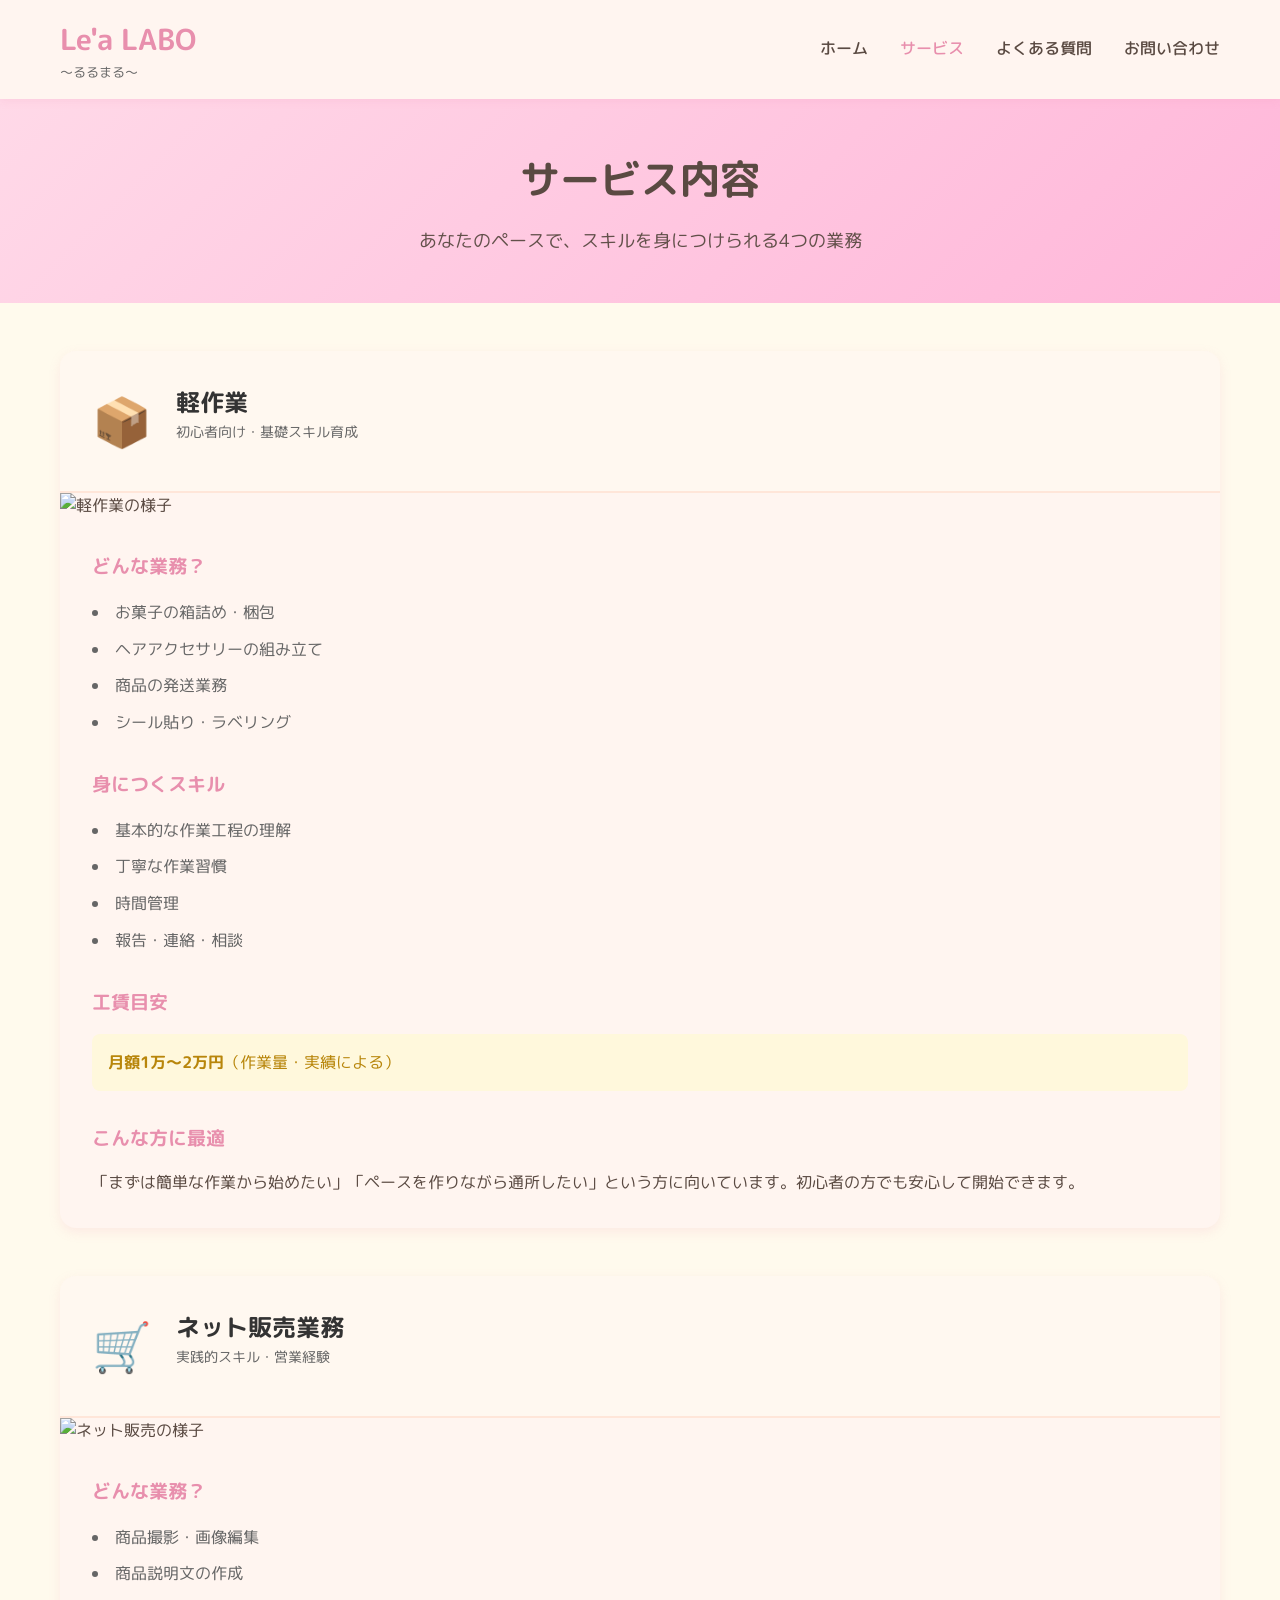
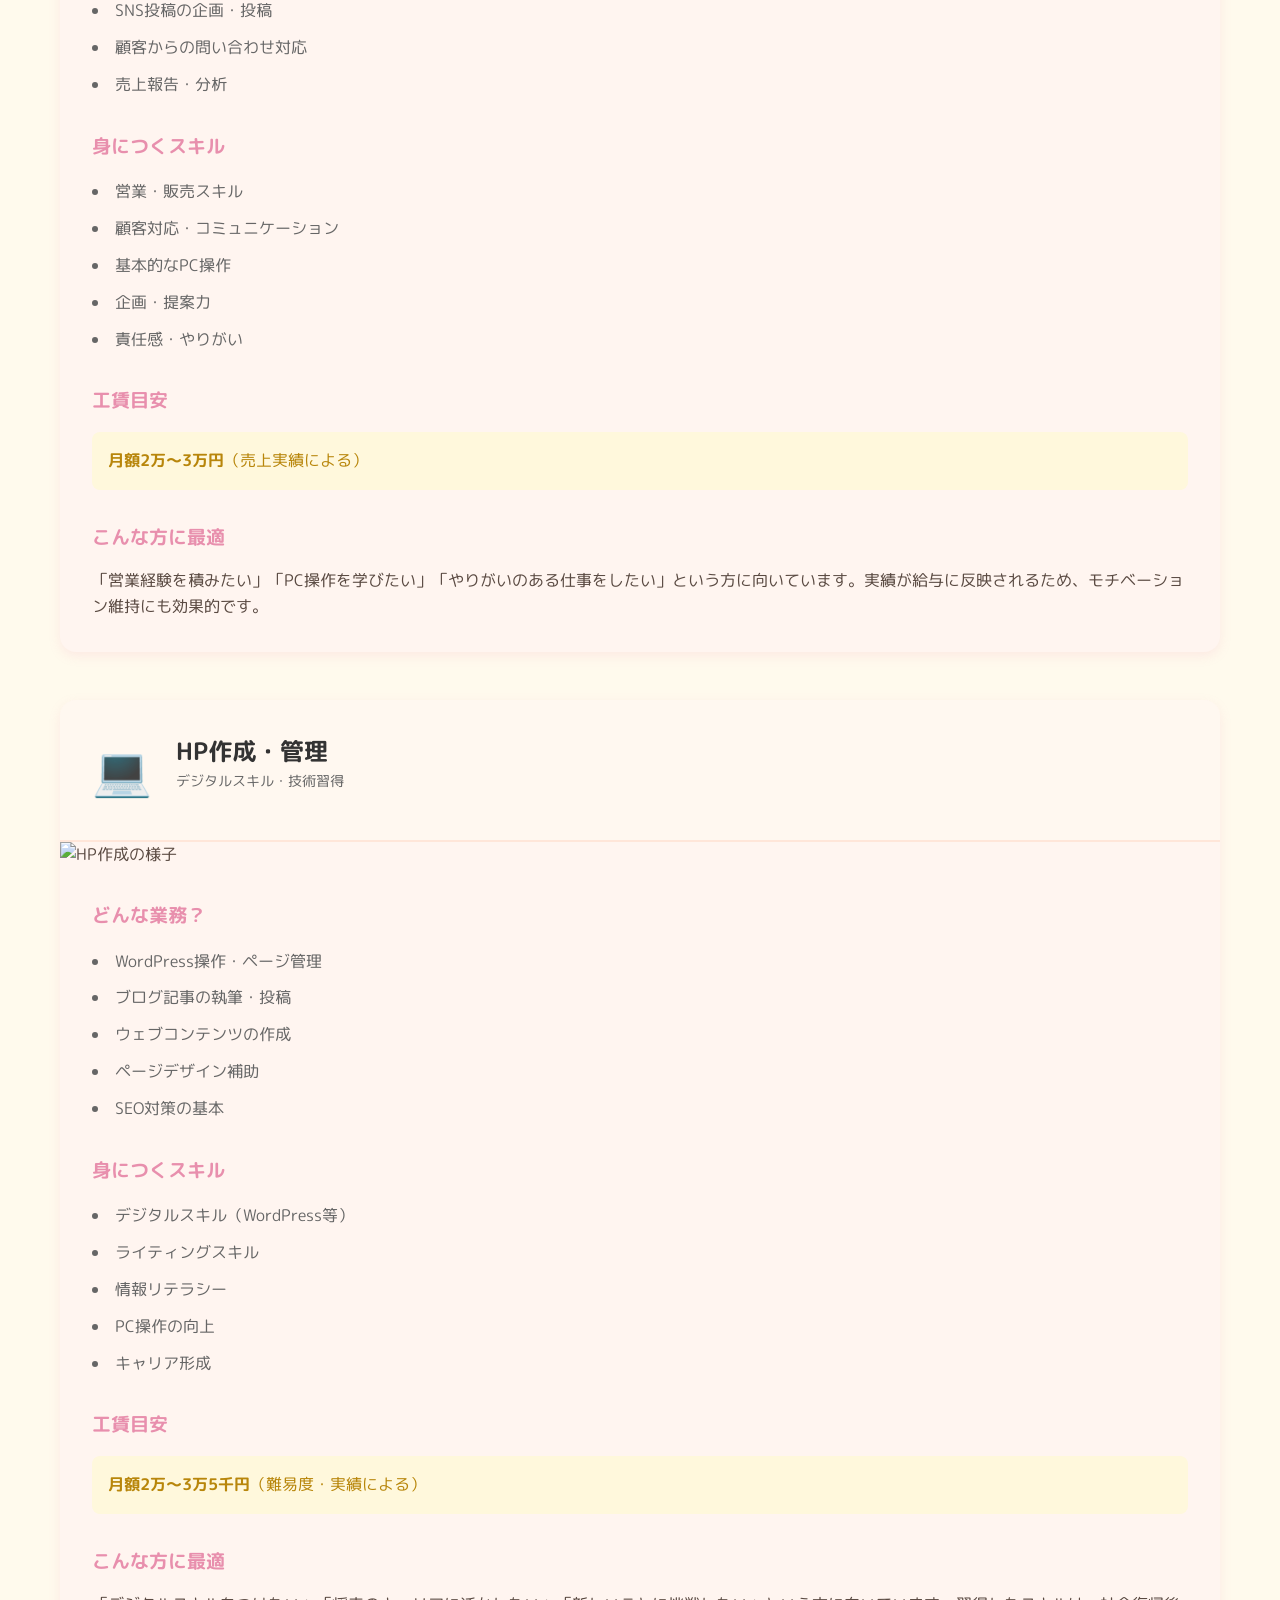
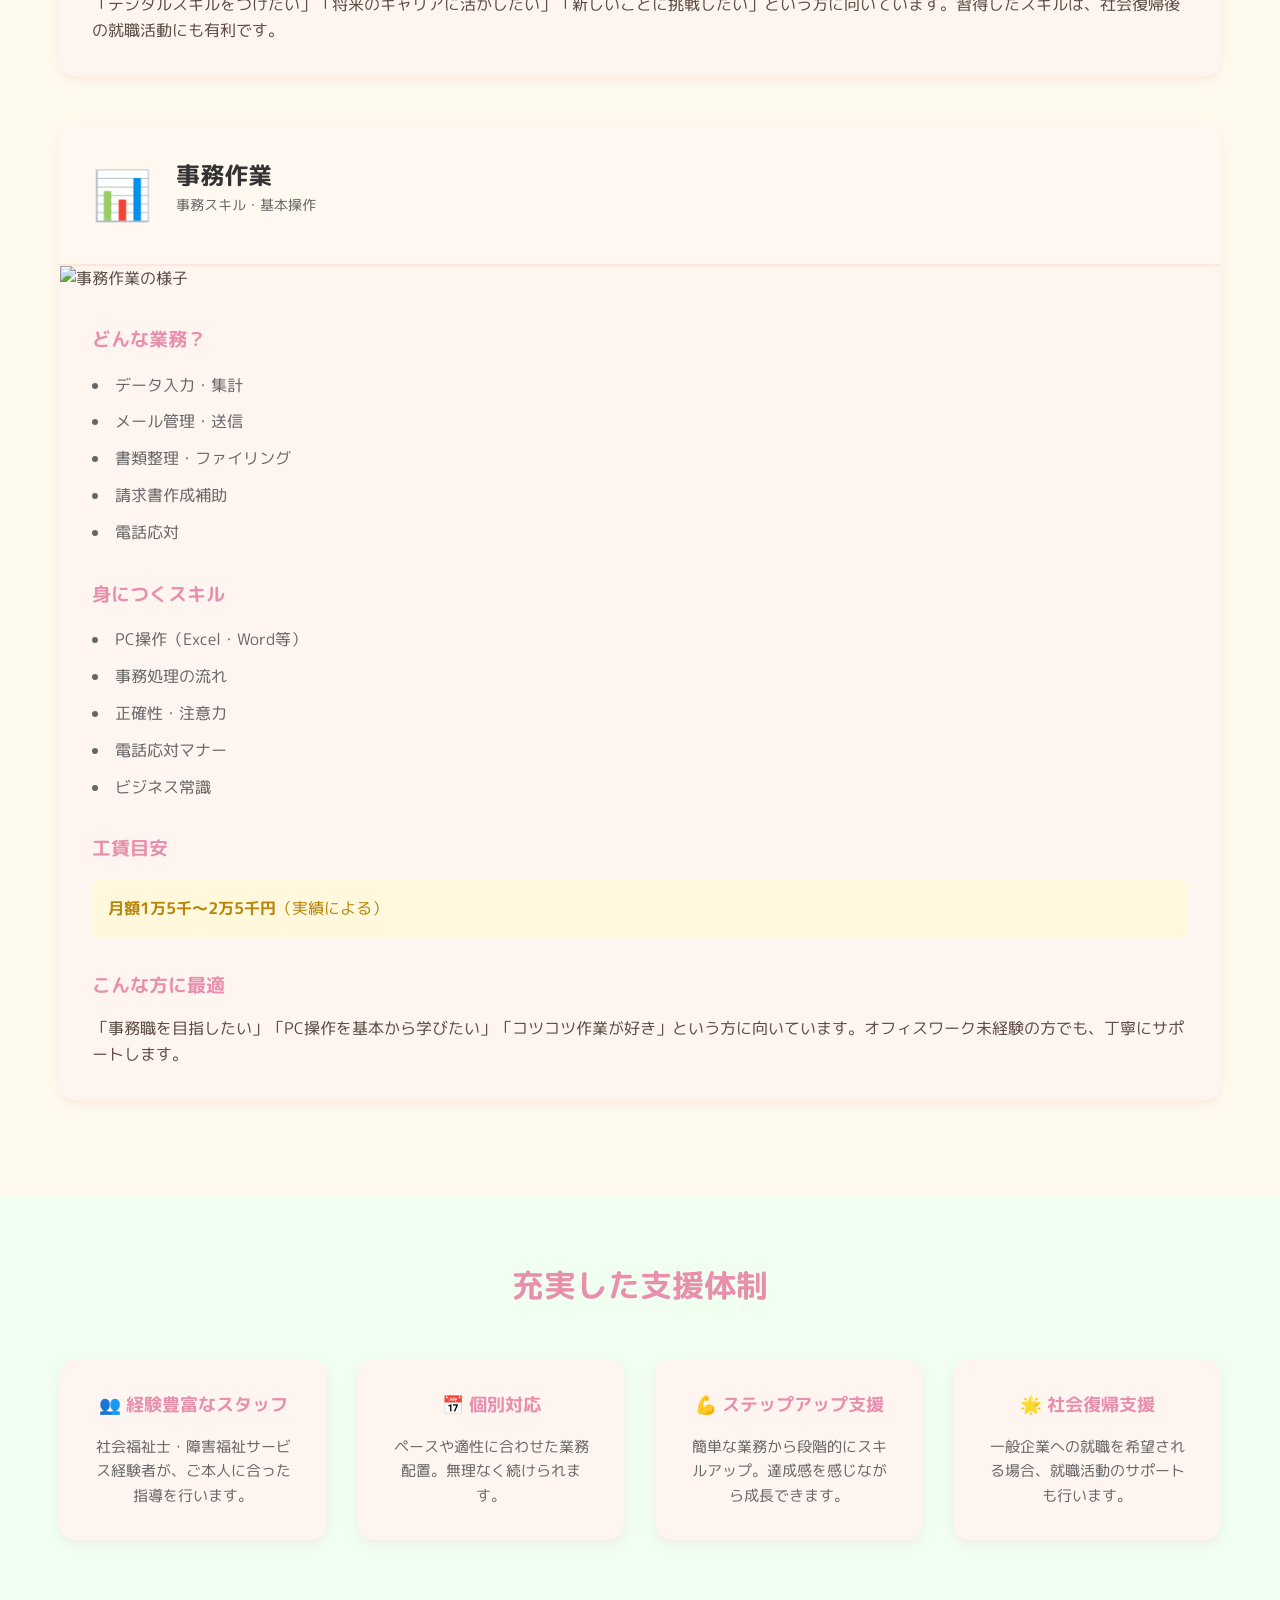
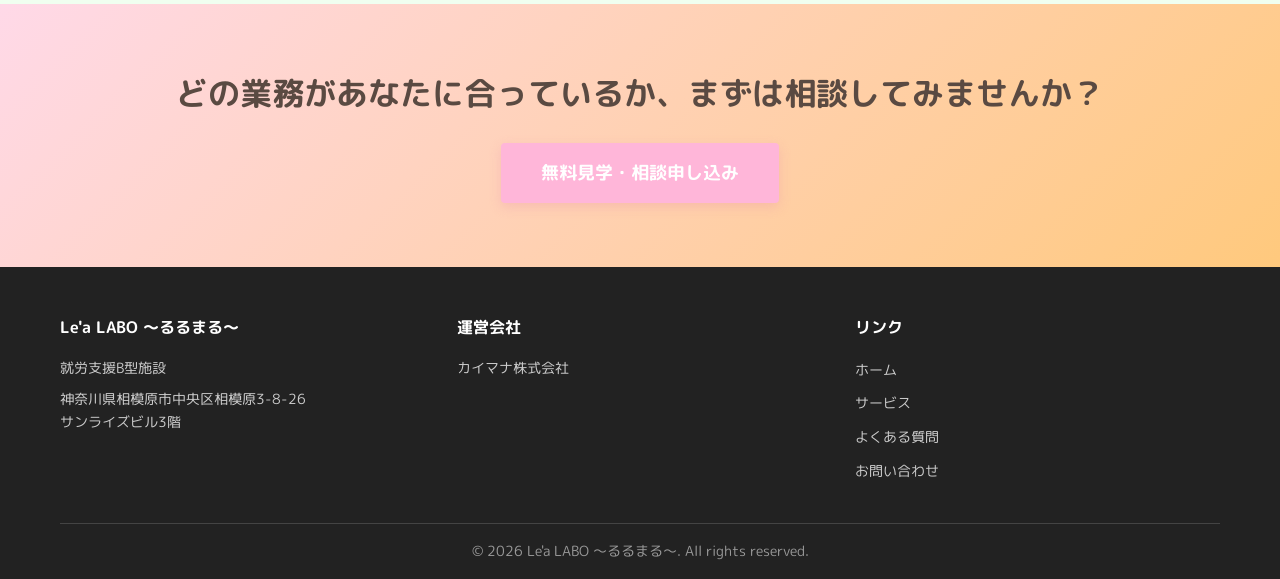
==== services.html @ 74ee5e71 "デザイン改善：パステルカラーとやさしいイラストに変更、フォント更新、イラスト導入" ====
<!DOCTYPE html>
<html lang="ja">
<head>
    <meta charset="UTF-8">
    <meta name="viewport" content="width=device-width, initial-scale=1.0">
    <title>サービス内容 | Le'a LABO ～るるまる～</title>
    <link rel="preconnect" href="https://fonts.googleapis.com">
    <link rel="preconnect" href="https://fonts.gstatic.com" crossorigin>
    <link href="https://fonts.googleapis.com/css2?family=M+PLUS+Rounded+1c:wght@400;500;700&display=swap" rel="stylesheet">
    <link rel="stylesheet" href="style.css">
</head>
<body>
    <!-- ナビゲーションバー -->
    <nav class="navbar">
        <div class="container">
            <div class="logo">
                <h1>Le'a LABO</h1>
                <p class="tagline">～るるまる～</p>
            </div>
            <ul class="nav-menu">
                <li><a href="index.html">ホーム</a></li>
                <li><a href="services.html" class="active">サービス</a></li>
                <li><a href="faq.html">よくある質問</a></li>
                <li><a href="contact.html">お問い合わせ</a></li>
            </ul>
        </div>
    </nav>

    <!-- ページヘッダー -->
    <section class="page-header">
        <div class="container">
            <h1>サービス内容</h1>
            <p>あなたのペースで、スキルを身につけられる4つの業務</p>
        </div>
    </section>

    <!-- サービス詳細 -->
    <section class="services-detail">
        <div class="container">

            <!-- サービス1：軽作業 -->
            <div class="service-detail-card">
                <div class="service-detail-header">
                    <div class="service-detail-icon">📦</div>
                    <div>
                        <h2>軽作業</h2>
                        <p class="service-category">初心者向け・基礎スキル育成</p>
                    </div>
                </div>
                <img src="https://images.unsplash.com/photo-1552664730-d307ca884978?w=600&h=300&fit=crop" alt="軽作業の様子">
                <div class="service-detail-content">
                    <h3>どんな業務？</h3>
                    <ul>
                        <li>お菓子の箱詰め・梱包</li>
                        <li>ヘアアクセサリーの組み立て</li>
                        <li>商品の発送業務</li>
                        <li>シール貼り・ラベリング</li>
                    </ul>

                    <h3>身につくスキル</h3>
                    <ul>
                        <li>基本的な作業工程の理解</li>
                        <li>丁寧な作業習慣</li>
                        <li>時間管理</li>
                        <li>報告・連絡・相談</li>
                    </ul>

                    <h3>工賃目安</h3>
                    <p class="wage-info"><strong>月額1万～2万円</strong>（作業量・実績による）</p>

                    <h3>こんな方に最適</h3>
                    <p>「まずは簡単な作業から始めたい」「ペースを作りながら通所したい」という方に向いています。初心者の方でも安心して開始できます。</p>
                </div>
            </div>

            <!-- サービス2：ネット販売業務 -->
            <div class="service-detail-card">
                <div class="service-detail-header">
                    <div class="service-detail-icon">🛒</div>
                    <div>
                        <h2>ネット販売業務</h2>
                        <p class="service-category">実践的スキル・営業経験</p>
                    </div>
                </div>
                <img src="https://images.unsplash.com/photo-1552664730-d307ca884978?w=600&h=300&fit=crop" alt="ネット販売の様子">
                <div class="service-detail-content">
                    <h3>どんな業務？</h3>
                    <ul>
                        <li>商品撮影・画像編集</li>
                        <li>商品説明文の作成</li>
                        <li>SNS投稿の企画・投稿</li>
                        <li>顧客からの問い合わせ対応</li>
                        <li>売上報告・分析</li>
                    </ul>

                    <h3>身につくスキル</h3>
                    <ul>
                        <li>営業・販売スキル</li>
                        <li>顧客対応・コミュニケーション</li>
                        <li>基本的なPC操作</li>
                        <li>企画・提案力</li>
                        <li>責任感・やりがい</li>
                    </ul>

                    <h3>工賃目安</h3>
                    <p class="wage-info"><strong>月額2万～3万円</strong>（売上実績による）</p>

                    <h3>こんな方に最適</h3>
                    <p>「営業経験を積みたい」「PC操作を学びたい」「やりがいのある仕事をしたい」という方に向いています。実績が給与に反映されるため、モチベーション維持にも効果的です。</p>
                </div>
            </div>

            <!-- サービス3：HP作成・管理 -->
            <div class="service-detail-card">
                <div class="service-detail-header">
                    <div class="service-detail-icon">💻</div>
                    <div>
                        <h2>HP作成・管理</h2>
                        <p class="service-category">デジタルスキル・技術習得</p>
                    </div>
                </div>
                <img src="https://images.unsplash.com/photo-1552664730-d307ca884978?w=600&h=300&fit=crop" alt="HP作成の様子">
                <div class="service-detail-content">
                    <h3>どんな業務？</h3>
                    <ul>
                        <li>WordPress操作・ページ管理</li>
                        <li>ブログ記事の執筆・投稿</li>
                        <li>ウェブコンテンツの作成</li>
                        <li>ページデザイン補助</li>
                        <li>SEO対策の基本</li>
                    </ul>

                    <h3>身につくスキル</h3>
                    <ul>
                        <li>デジタルスキル（WordPress等）</li>
                        <li>ライティングスキル</li>
                        <li>情報リテラシー</li>
                        <li>PC操作の向上</li>
                        <li>キャリア形成</li>
                    </ul>

                    <h3>工賃目安</h3>
                    <p class="wage-info"><strong>月額2万～3万5千円</strong>（難易度・実績による）</p>

                    <h3>こんな方に最適</h3>
                    <p>「デジタルスキルをつけたい」「将来のキャリアに活かしたい」「新しいことに挑戦したい」という方に向いています。習得したスキルは、社会復帰後の就職活動にも有利です。</p>
                </div>
            </div>

            <!-- サービス4：事務作業 -->
            <div class="service-detail-card">
                <div class="service-detail-header">
                    <div class="service-detail-icon">📊</div>
                    <div>
                        <h2>事務作業</h2>
                        <p class="service-category">事務スキル・基本操作</p>
                    </div>
                </div>
                <img src="https://images.unsplash.com/photo-1552664730-d307ca884978?w=600&h=300&fit=crop" alt="事務作業の様子">
                <div class="service-detail-content">
                    <h3>どんな業務？</h3>
                    <ul>
                        <li>データ入力・集計</li>
                        <li>メール管理・送信</li>
                        <li>書類整理・ファイリング</li>
                        <li>請求書作成補助</li>
                        <li>電話応対</li>
                    </ul>

                    <h3>身につくスキル</h3>
                    <ul>
                        <li>PC操作（Excel・Word等）</li>
                        <li>事務処理の流れ</li>
                        <li>正確性・注意力</li>
                        <li>電話応対マナー</li>
                        <li>ビジネス常識</li>
                    </ul>

                    <h3>工賃目安</h3>
                    <p class="wage-info"><strong>月額1万5千～2万5千円</strong>（実績による）</p>

                    <h3>こんな方に最適</h3>
                    <p>「事務職を目指したい」「PC操作を基本から学びたい」「コツコツ作業が好き」という方に向いています。オフィスワーク未経験の方でも、丁寧にサポートします。</p>
                </div>
            </div>

        </div>
    </section>

    <!-- 支援体制 -->
    <section class="support-system">
        <div class="container">
            <h2>充実した支援体制</h2>
            <div class="support-grid">
                <div class="support-item">
                    <h3>👥 経験豊富なスタッフ</h3>
                    <p>社会福祉士・障害福祉サービス経験者が、ご本人に合った指導を行います。</p>
                </div>
                <div class="support-item">
                    <h3>📅 個別対応</h3>
                    <p>ペースや適性に合わせた業務配置。無理なく続けられます。</p>
                </div>
                <div class="support-item">
                    <h3>💪 ステップアップ支援</h3>
                    <p>簡単な業務から段階的にスキルアップ。達成感を感じながら成長できます。</p>
                </div>
                <div class="support-item">
                    <h3>🌟 社会復帰支援</h3>
                    <p>一般企業への就職を希望される場合、就職活動のサポートも行います。</p>
                </div>
            </div>
        </div>
    </section>

    <!-- Call to Action -->
    <section class="cta-main">
        <div class="container">
            <h2>どの業務があなたに合っているか、まずは相談してみませんか？</h2>
            <a href="contact.html" class="cta-button-large">無料見学・相談申し込み</a>
        </div>
    </section>

    <!-- フッター -->
    <footer class="footer">
        <div class="container">
            <div class="footer-content">
                <div class="footer-section">
                    <h4>Le'a LABO ～るるまる～</h4>
                    <p>就労支援B型施設</p>
                    <p>神奈川県相模原市中央区相模原3-8-26<br>サンライズビル3階</p>
                </div>
                <div class="footer-section">
                    <h4>運営会社</h4>
                    <p>カイマナ株式会社</p>
                </div>
                <div class="footer-section">
                    <h4>リンク</h4>
                    <ul>
                        <li><a href="index.html">ホーム</a></li>
                        <li><a href="services.html">サービス</a></li>
                        <li><a href="faq.html">よくある質問</a></li>
                        <li><a href="contact.html">お問い合わせ</a></li>
                    </ul>
                </div>
            </div>
            <div class="footer-bottom">
                <p>&copy; 2026 Le'a LABO ～るるまる～. All rights reserved.</p>
            </div>
        </div>
    </footer>
</body>
</html>
---- style.css ----
/* ========================================
   Le'a LABO ～るるまる～ スタイルシート
   ======================================== */

* {
    margin: 0;
    padding: 0;
    box-sizing: border-box;
}

/* フォント・基本設定 */
body {
    font-family: 'M PLUS Rounded 1c', 'Rounded Mplus 1c', 'Segoe UI', Tahoma, Geneva, Verdana, sans-serif, 'Noto Sans JP', 'Hiragino Sans';
    line-height: 1.6;
    color: #5a4a42;
    background-color: #fffaed;
}

a {
    color: #007bff;
    text-decoration: none;
}

a:hover {
    text-decoration: underline;
}

.container {
    max-width: 1200px;
    margin: 0 auto;
    padding: 0 20px;
}

/* ========================================
   ナビゲーション
   ======================================== */
.navbar {
    background-color: #fff5f0;
    box-shadow: 0 2px 8px rgba(232, 143, 173, 0.15);
    position: sticky;
    top: 0;
    z-index: 100;
}

.navbar .container {
    display: flex;
    justify-content: space-between;
    align-items: center;
    padding: 1rem 20px;
}

.logo {
    flex: 0 0 auto;
}

.logo h1 {
    font-size: 1.8rem;
    color: #E88FAD;
    margin: 0;
    font-weight: bold;
}

.tagline {
    font-size: 0.8rem;
    color: #666;
    margin: 0;
}

.nav-menu {
    list-style: none;
    display: flex;
    gap: 2rem;
}

.nav-menu a {
    color: #5a4a42;
    font-weight: 500;
    transition: color 0.3s;
}

.nav-menu a:hover,
.nav-menu a.active {
    color: #E88FAD;
}

/* レスポンシブ */
@media (max-width: 768px) {
    .navbar .container {
        flex-direction: column;
        gap: 1rem;
    }

    .nav-menu {
        gap: 1rem;
        font-size: 0.9rem;
    }
}

/* ========================================
   ヒーローセクション
   ======================================== */
.hero {
    display: grid;
    grid-template-columns: 1fr 1fr;
    gap: 2rem;
    align-items: center;
    padding: 4rem 20px;
    background: linear-gradient(135deg, #FFD9E8 0%, #FFB6D9 100%);
    color: #5a4a42;
}

.hero-content h2 {
    font-size: 2.5rem;
    margin-bottom: 1rem;
    line-height: 1.3;
}

.hero-content p {
    font-size: 1.2rem;
    margin-bottom: 2rem;
    opacity: 0.95;
}

.hero img {
    width: 100%;
    height: auto;
    border-radius: 20px;
    box-shadow: 0 4px 15px rgba(232, 143, 173, 0.2);
}

@media (max-width: 768px) {
    .hero {
        grid-template-columns: 1fr;
        padding: 2rem 20px;
    }

    .hero-content h2 {
        font-size: 1.8rem;
    }
}

/* ========================================
   CTA ボタン
   ======================================== */
.cta-button,
.secondary-button,
.cta-button-large,
.submit-button {
    display: inline-block;
    padding: 12px 28px;
    border-radius: 4px;
    font-weight: bold;
    text-align: center;
    cursor: pointer;
    transition: all 0.3s;
    border: none;
    font-size: 1rem;
}

.cta-button {
    background-color: #FFB6D9;
    color: white;
    box-shadow: 0 4px 12px rgba(232, 143, 173, 0.3);
}

.cta-button:hover {
    background-color: #E88FAD;
    text-decoration: none;
    transform: translateY(-2px);
}

.secondary-button {
    background-color: #B8A595;
    color: white;
    box-shadow: 0 4px 12px rgba(184, 165, 149, 0.3);
}

.secondary-button:hover {
    background-color: #9d8876;
    text-decoration: none;
    transform: translateY(-2px);
}

.cta-button-large {
    background-color: #FFB6D9;
    color: white;
    padding: 16px 40px;
    font-size: 1.1rem;
    box-shadow: 0 4px 12px rgba(232, 143, 173, 0.3);
}

.cta-button-large:hover {
    background-color: #E88FAD;
    text-decoration: none;
    transform: translateY(-2px);
}

.submit-button {
    background-color: #FFB6D9;
    color: white;
    width: 100%;
    box-shadow: 0 4px 12px rgba(232, 143, 173, 0.3);
}

.submit-button:hover {
    background-color: #E88FAD;
}

/* ========================================
   フィーチャーセクション
   ======================================== */
.features {
    padding: 4rem 20px;
    background-color: #fff8f0;
}

.features h2 {
    text-align: center;
    font-size: 2rem;
    margin-bottom: 3rem;
    color: #E88FAD;
}

.features-grid {
    display: grid;
    grid-template-columns: repeat(auto-fit, minmax(280px, 1fr));
    gap: 2rem;
}

.feature-card {
    background-color: #fff5f0;
    border-radius: 16px;
    overflow: hidden;
    box-shadow: 0 4px 12px rgba(232, 143, 173, 0.15);
    transition: transform 0.3s, box-shadow 0.3s;
}

.feature-card:hover {
    transform: translateY(-5px);
    box-shadow: 0 6px 18px rgba(232, 143, 173, 0.25);
}

.feature-card img {
    width: 100%;
    height: 200px;
    object-fit: cover;
}

.feature-card h3 {
    padding: 1.5rem 1rem 0.5rem;
    font-size: 1.3rem;
    color: #E88FAD;
}

.feature-card p {
    padding: 0 1rem 1.5rem;
    color: #666;
    font-size: 0.95rem;
}

/* ========================================
   サービスプレビューセクション
   ======================================== */
.services-preview {
    padding: 4rem 20px;
    background-color: #fffaed;
}

.services-preview h2 {
    text-align: center;
    font-size: 2rem;
    margin-bottom: 3rem;
    color: #E88FAD;
}

.services-grid {
    display: grid;
    grid-template-columns: repeat(auto-fit, minmax(260px, 1fr));
    gap: 2rem;
    margin-bottom: 3rem;
}

.service-item {
    background-color: #fff5f0;
    padding: 2rem;
    border-radius: 16px;
    box-shadow: 0 4px 12px rgba(232, 143, 173, 0.15);
    text-align: center;
    transition: box-shadow 0.3s, transform 0.3s;
}

.service-item:hover {
    box-shadow: 0 6px 18px rgba(232, 143, 173, 0.25);
    transform: translateY(-3px);
}

.service-icon {
    width: 80px;
    height: 80px;
    margin: 0 auto 1rem;
    display: block;
}

.service-item h3 {
    font-size: 1.3rem;
    color: #333;
    margin-bottom: 1rem;
}

.service-item p {
    color: #666;
    margin-bottom: 1.5rem;
    font-size: 0.95rem;
}

.estimated-wage {
    display: block;
    background-color: #FFF8DC;
    color: #B8860B;
    padding: 0.5rem;
    border-radius: 8px;
    font-weight: bold;
    font-size: 0.9rem;
}

.cta-section {
    text-align: center;
    margin-top: 2rem;
}

.cta-section p {
    margin-bottom: 1rem;
    font-size: 1.1rem;
}

/* ========================================
   FAQ プレビューセクション
   ======================================== */
.faq-preview {
    padding: 4rem 20px;
    background-color: #f0fff0;
}

.faq-preview h2 {
    text-align: center;
    font-size: 2rem;
    margin-bottom: 2rem;
    color: #E88FAD;
}

.faq-items {
    display: grid;
    grid-template-columns: repeat(auto-fit, minmax(300px, 1fr));
    gap: 2rem;
    margin-bottom: 2rem;
}

.faq-item {
    background-color: #fff5f0;
    padding: 1.5rem;
    border-radius: 12px;
    border-left: 4px solid #E88FAD;
}

.faq-item h4 {
    color: #E88FAD;
    margin-bottom: 0.8rem;
    font-weight: bold;
}

.faq-item p {
    color: #666;
    font-size: 0.95rem;
}

/* ========================================
   アクセス情報
   ======================================== */
.access-info {
    padding: 4rem 20px;
    background-color: #fffaed;
}

.access-info h2 {
    text-align: center;
    font-size: 2rem;
    margin-bottom: 3rem;
    color: #E88FAD;
}

.access-grid {
    display: grid;
    grid-template-columns: repeat(auto-fit, minmax(250px, 1fr));
    gap: 2rem;
}

.access-item {
    background-color: #fff5f0;
    padding: 1.5rem;
    border-radius: 16px;
    box-shadow: 0 4px 12px rgba(232, 143, 173, 0.15);
}

.access-item h3 {
    color: #E88FAD;
    margin-bottom: 1rem;
    font-size: 1.1rem;
}

.access-item p,
.access-item ul {
    color: #666;
    font-size: 0.95rem;
}

.access-item ul {
    list-style: none;
    padding-left: 0;
}

.access-item li {
    margin-bottom: 0.5rem;
}

/* ========================================
   CTA メインセクション
   ======================================== */
.cta-main {
    padding: 4rem 20px;
    background: linear-gradient(135deg, #FFD9E8 0%, #FFC97D 100%);
    color: #5a4a42;
    text-align: center;
}

.cta-main h2 {
    font-size: 2rem;
    margin-bottom: 1.5rem;
}

.cta-main p {
    font-size: 1.1rem;
    margin-bottom: 2rem;
    opacity: 0.95;
}

/* ========================================
   ページヘッダー
   ======================================== */
.page-header {
    padding: 3rem 20px;
    background: linear-gradient(135deg, #FFD9E8 0%, #FFB6D9 100%);
    color: #5a4a42;
    text-align: center;
}

.page-header h1 {
    font-size: 2.5rem;
    margin-bottom: 1rem;
}

.page-header p {
    font-size: 1.1rem;
    opacity: 0.95;
}

/* ========================================
   サービス詳細
   ======================================== */
.services-detail {
    padding: 3rem 20px;
    background-color: #fffaed;
}

.service-detail-card {
    background-color: #fff5f0;
    border-radius: 16px;
    overflow: hidden;
    box-shadow: 0 4px 12px rgba(232, 143, 173, 0.15);
    margin-bottom: 3rem;
}

.service-detail-header {
    display: flex;
    gap: 1.5rem;
    padding: 2rem;
    background-color: #fff8f0;
    border-bottom: 2px solid #FFE6D9;
}

.service-detail-icon {
    font-size: 3rem;
    flex: 0 0 auto;
}

.service-detail-header h2 {
    color: #333;
    margin: 0;
}

.service-category {
    color: #666;
    font-size: 0.9rem;
}

.service-detail-card img {
    width: 100%;
    height: 300px;
    object-fit: cover;
}

.service-detail-content {
    padding: 2rem;
}

.service-detail-content h3 {
    color: #E88FAD;
    margin-top: 2rem;
    margin-bottom: 1rem;
    font-size: 1.2rem;
}

.service-detail-content h3:first-child {
    margin-top: 0;
}

.service-detail-content ul {
    list-style-position: inside;
    color: #666;
    line-height: 1.8;
}

.service-detail-content ul li {
    margin-bottom: 0.5rem;
}

.wage-info {
    background-color: #FFF8DC;
    padding: 1rem;
    border-radius: 8px;
    color: #B8860B;
}

/* ========================================
   サポートシステム
   ======================================== */
.support-system {
    padding: 4rem 20px;
    background-color: #f0fff0;
}

.support-system h2 {
    text-align: center;
    font-size: 2rem;
    margin-bottom: 3rem;
    color: #E88FAD;
}

.support-grid {
    display: grid;
    grid-template-columns: repeat(auto-fit, minmax(250px, 1fr));
    gap: 2rem;
}

.support-item {
    background-color: #fff5f0;
    padding: 2rem;
    border-radius: 16px;
    text-align: center;
    box-shadow: 0 4px 12px rgba(232, 143, 173, 0.15);
}

.support-item h3 {
    color: #E88FAD;
    margin-bottom: 1rem;
    font-size: 1.1rem;
}

.support-item p {
    color: #666;
    font-size: 0.95rem;
}

/* ========================================
   FAQ フル
   ======================================== */
.faq-full {
    padding: 3rem 20px;
    background-color: #fffaed;
}

.faq-category {
    margin-bottom: 3rem;
}

.faq-category h2 {
    color: #E88FAD;
    font-size: 1.5rem;
    margin-bottom: 1.5rem;
    border-bottom: 3px solid #E88FAD;
    padding-bottom: 0.5rem;
}

.faq-item-full {
    background-color: #fff5f0;
    padding: 1.5rem;
    margin-bottom: 1.5rem;
    border-radius: 12px;
    border-left: 4px solid #E88FAD;
}

.faq-item-full h3 {
    color: #E88FAD;
    margin-bottom: 1rem;
    font-weight: bold;
}

.faq-item-full p {
    color: #666;
    line-height: 1.8;
}

/* ========================================
   コンタクト
   ======================================== */
.contact-content {
    padding: 3rem 20px;
    background-color: #fffaed;
}

.contact-grid {
    display: grid;
    grid-template-columns: 1fr 1fr;
    gap: 3rem;
}

.contact-info {
    background-color: #fff5f0;
    padding: 2rem;
    border-radius: 16px;
}

.contact-info h2 {
    color: #333;
    margin-bottom: 2rem;
    font-size: 1.5rem;
}

.info-block {
    margin-bottom: 2rem;
}

.info-block h3 {
    color: #E88FAD;
    margin-bottom: 0.8rem;
    font-size: 1.1rem;
}

.info-block p,
.info-block ul {
    color: #666;
}

.info-block ul {
    list-style: none;
}

.info-block ul li {
    margin-bottom: 0.5rem;
}

/* フォーム */
.contact-form-wrapper {
    background-color: white;
}

.contact-form-wrapper h2 {
    color: #333;
    margin-bottom: 1rem;
    font-size: 1.5rem;
}

.contact-form {
    display: flex;
    flex-direction: column;
    gap: 1.5rem;
}

.form-group {
    display: flex;
    flex-direction: column;
}

.form-group label {
    margin-bottom: 0.5rem;
    font-weight: 500;
    color: #333;
}

.required {
    color: #dc3545;
    margin-left: 0.3rem;
}

.form-group input,
.form-group select,
.form-group textarea {
    padding: 0.8rem;
    border: 1px solid #ddd;
    border-radius: 4px;
    font-size: 1rem;
    font-family: inherit;
}

.form-group input:focus,
.form-group select:focus,
.form-group textarea:focus {
    outline: none;
    border-color: #E88FAD;
    box-shadow: 0 0 0 3px rgba(232, 143, 173, 0.25);
}

.checkbox-group {
    display: flex;
    flex-direction: column;
    gap: 0.8rem;
}

.checkbox-label {
    display: flex;
    align-items: center;
    cursor: pointer;
    font-weight: normal;
}

.checkbox-label input {
    margin-right: 0.5rem;
    cursor: pointer;
}

/* マップ */
.access-map {
    padding: 4rem 20px;
    background-color: #fffaed;
}

.access-map h2 {
    text-align: center;
    font-size: 2rem;
    margin-bottom: 2rem;
    color: #E88FAD;
}

.map-container {
    border-radius: 16px;
    overflow: hidden;
    box-shadow: 0 4px 12px rgba(232, 143, 173, 0.15);
}

/* ========================================
   フッター
   ======================================== */
.footer {
    background-color: #222;
    color: white;
    padding: 3rem 20px 1rem;
}

.footer-content {
    display: grid;
    grid-template-columns: repeat(auto-fit, minmax(200px, 1fr));
    gap: 2rem;
    margin-bottom: 2rem;
}

.footer-section h4 {
    margin-bottom: 1rem;
    color: #fff;
}

.footer-section p {
    font-size: 0.9rem;
    margin-bottom: 0.5rem;
    color: #ccc;
}

.footer-section ul {
    list-style: none;
}

.footer-section ul li {
    margin-bottom: 0.5rem;
}

.footer-section a {
    color: #ccc;
    font-size: 0.9rem;
}

.footer-section a:hover {
    color: #fff;
}

.footer-bottom {
    border-top: 1px solid #444;
    padding-top: 1rem;
    text-align: center;
    color: #999;
    font-size: 0.9rem;
}

/* ========================================
   レスポンシブ対応
   ======================================== */
@media (max-width: 768px) {
    .contact-grid,
    .services-grid,
    .features-grid,
    .access-grid,
    .support-grid,
    .faq-items {
        grid-template-columns: 1fr;
    }

    .page-header h1,
    .cta-main h2,
    .features h2,
    .services-preview h2 {
        font-size: 1.5rem;
    }

    .service-detail-header {
        flex-direction: column;
        align-items: center;
        text-align: center;
    }
}

@media (max-width: 480px) {
    .nav-menu {
        flex-direction: column;
        gap: 0.5rem;
    }

    .hero-content h2 {
        font-size: 1.5rem;
    }

    .form-group input,
    .form-group select,
    .form-group textarea {
        font-size: 16px;
    }
}

/* ========================================
   ユーティリティ
   ======================================== */
.text-center {
    text-align: center;
}

.mb-1 { margin-bottom: 0.5rem; }
.mb-2 { margin-bottom: 1rem; }
.mb-3 { margin-bottom: 1.5rem; }

.mt-1 { margin-top: 0.5rem; }
.mt-2 { margin-top: 1rem; }
.mt-3 { margin-top: 1.5rem; }
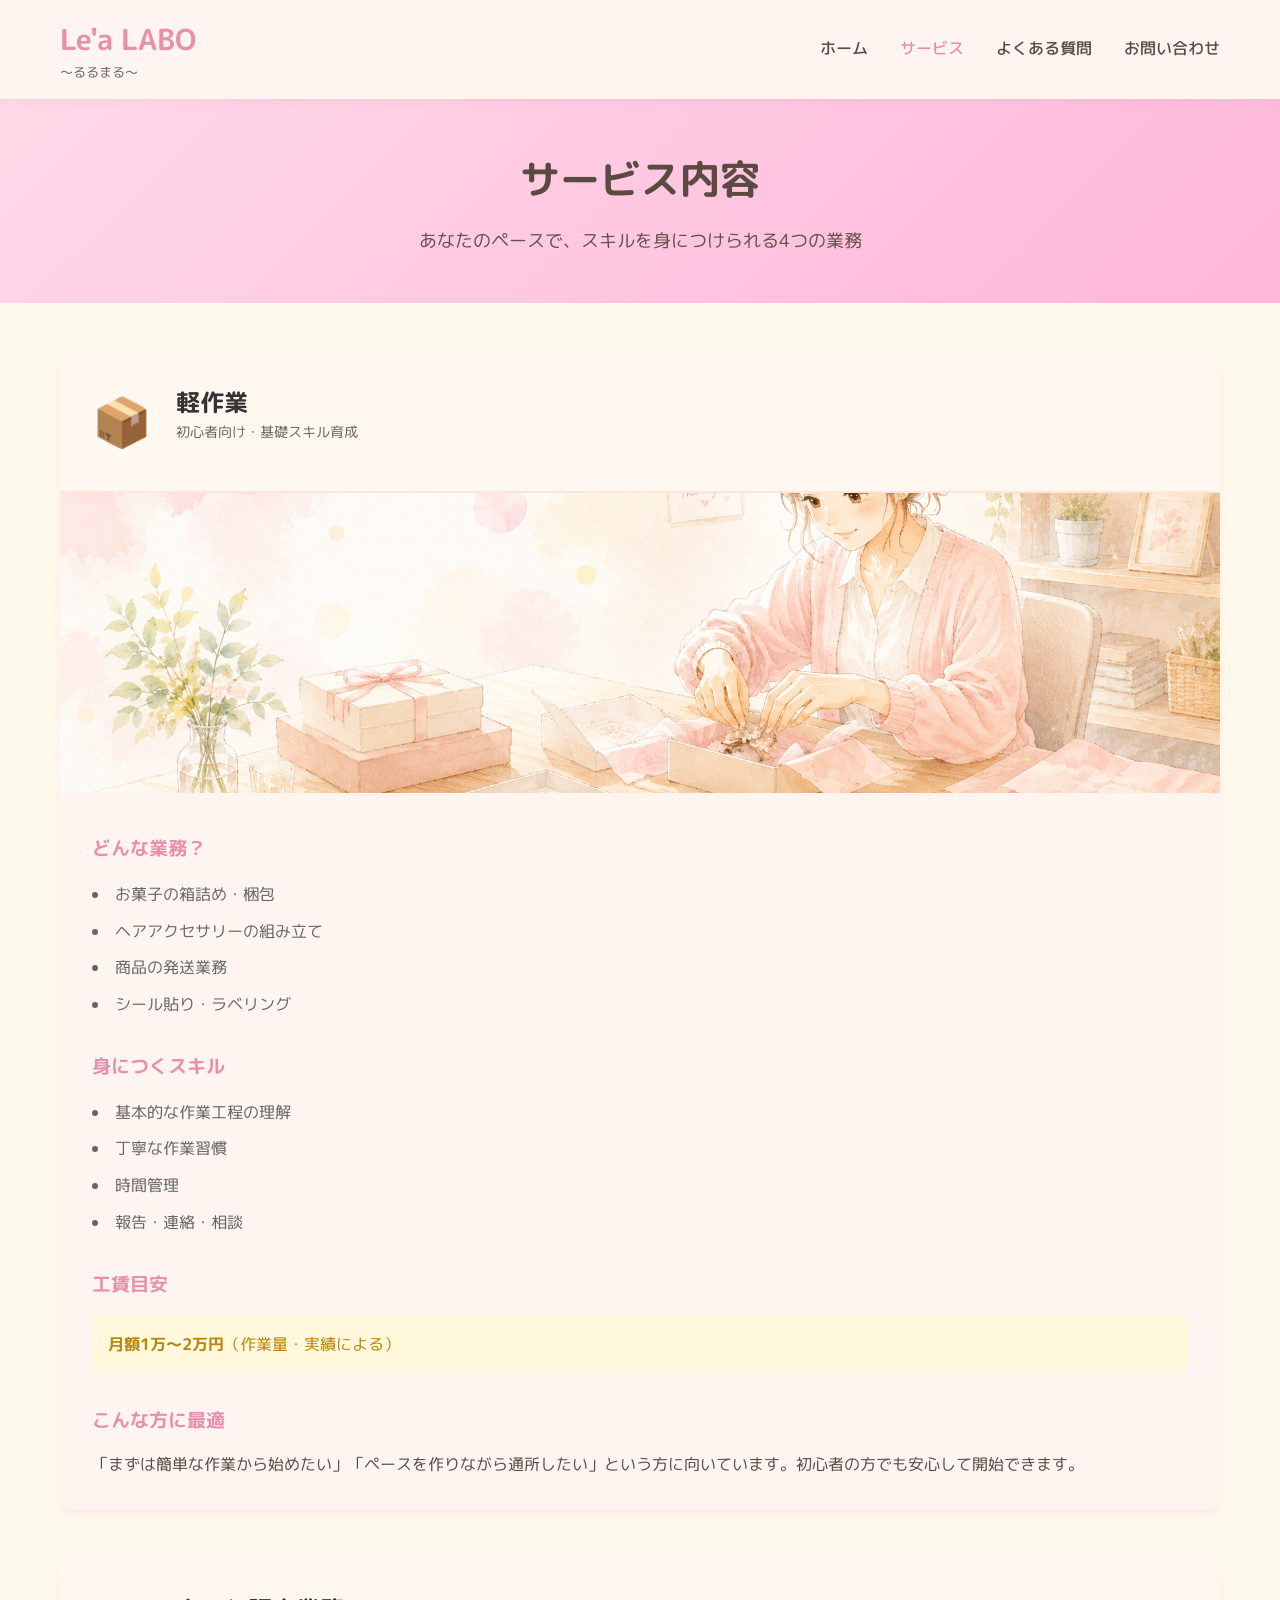
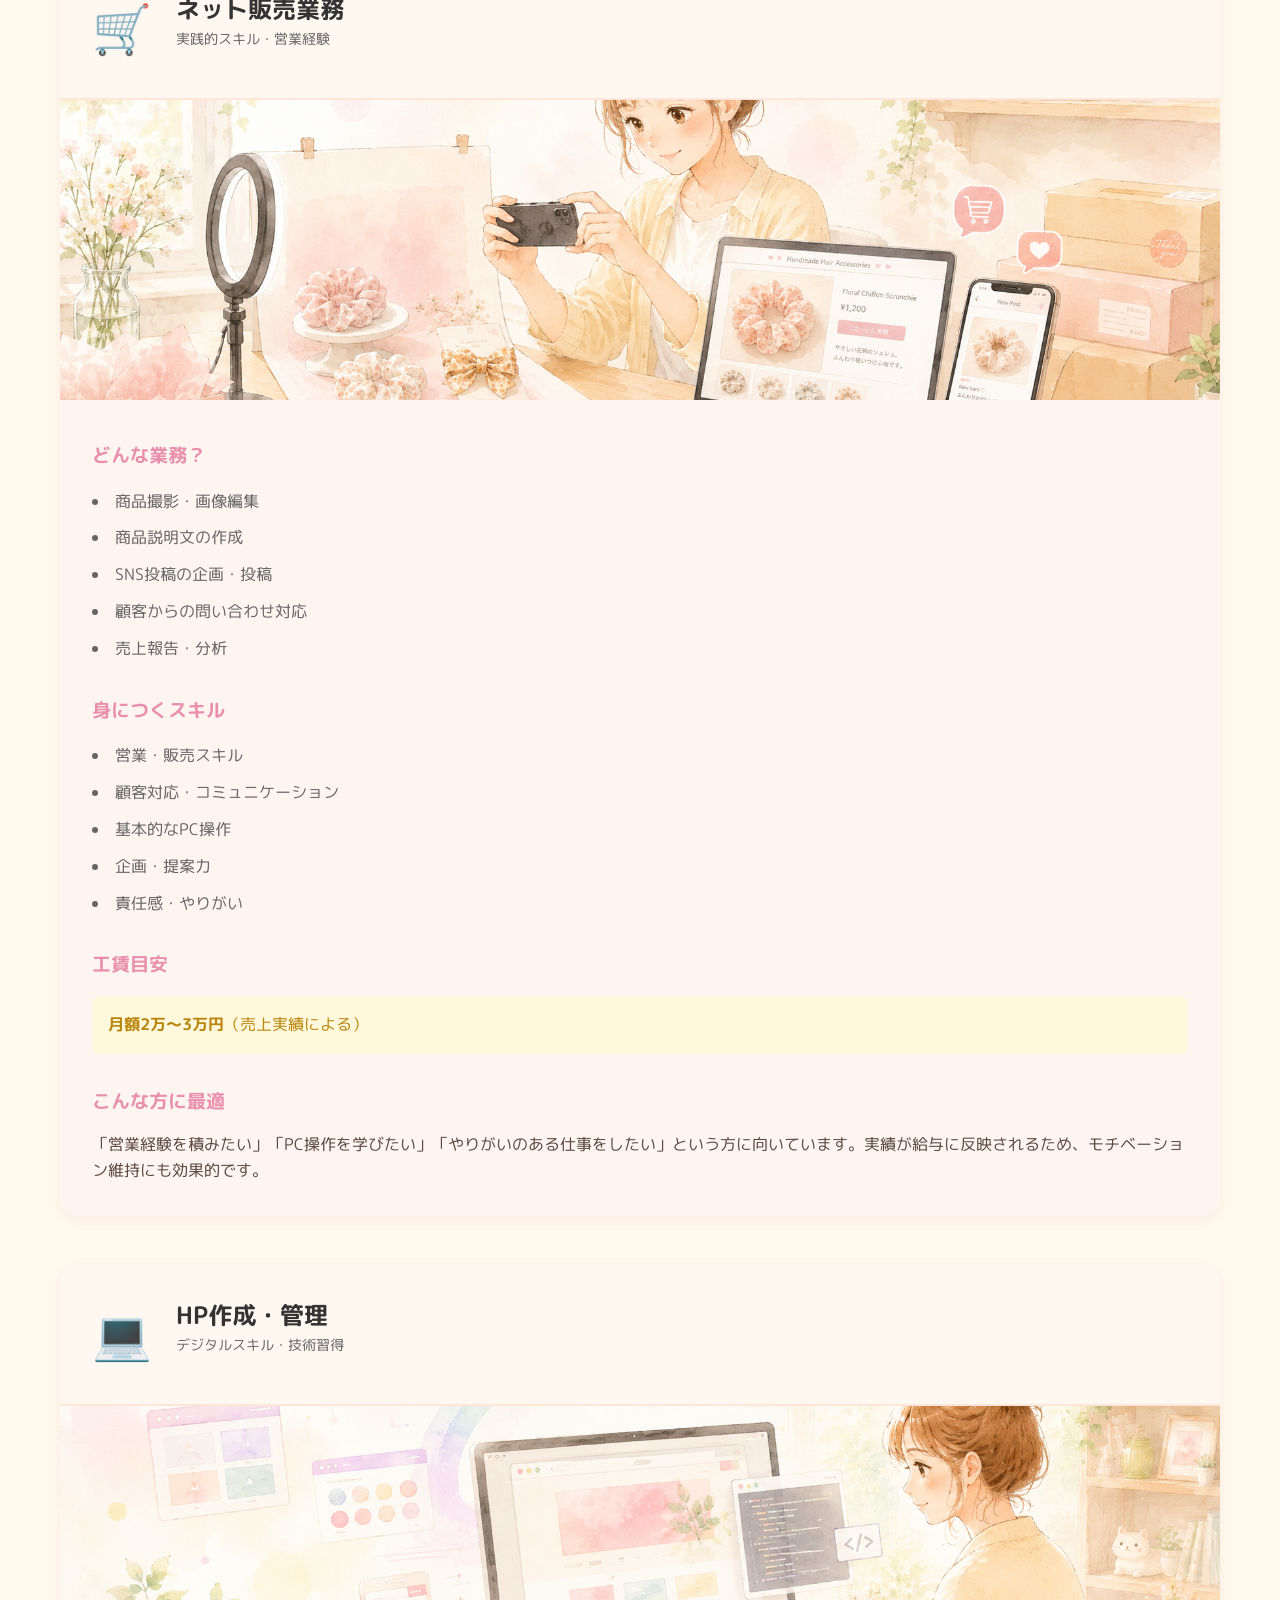
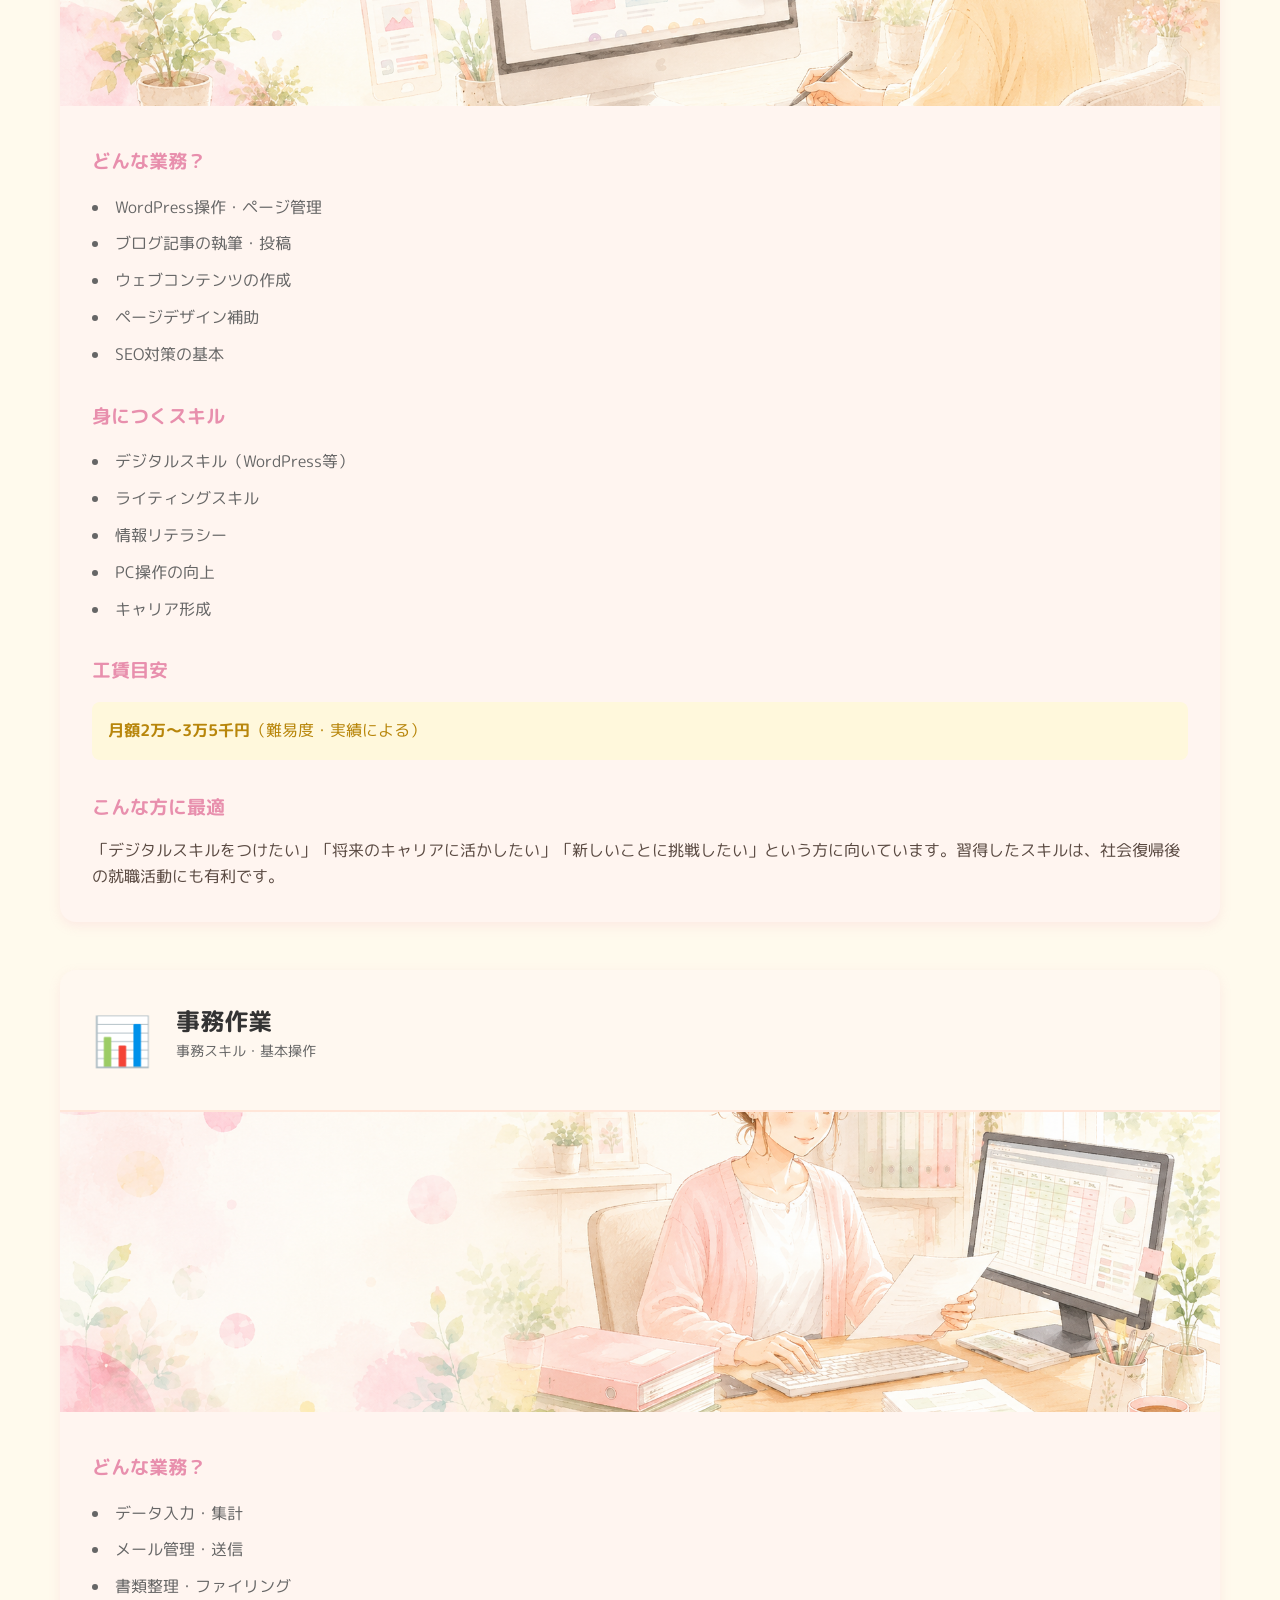
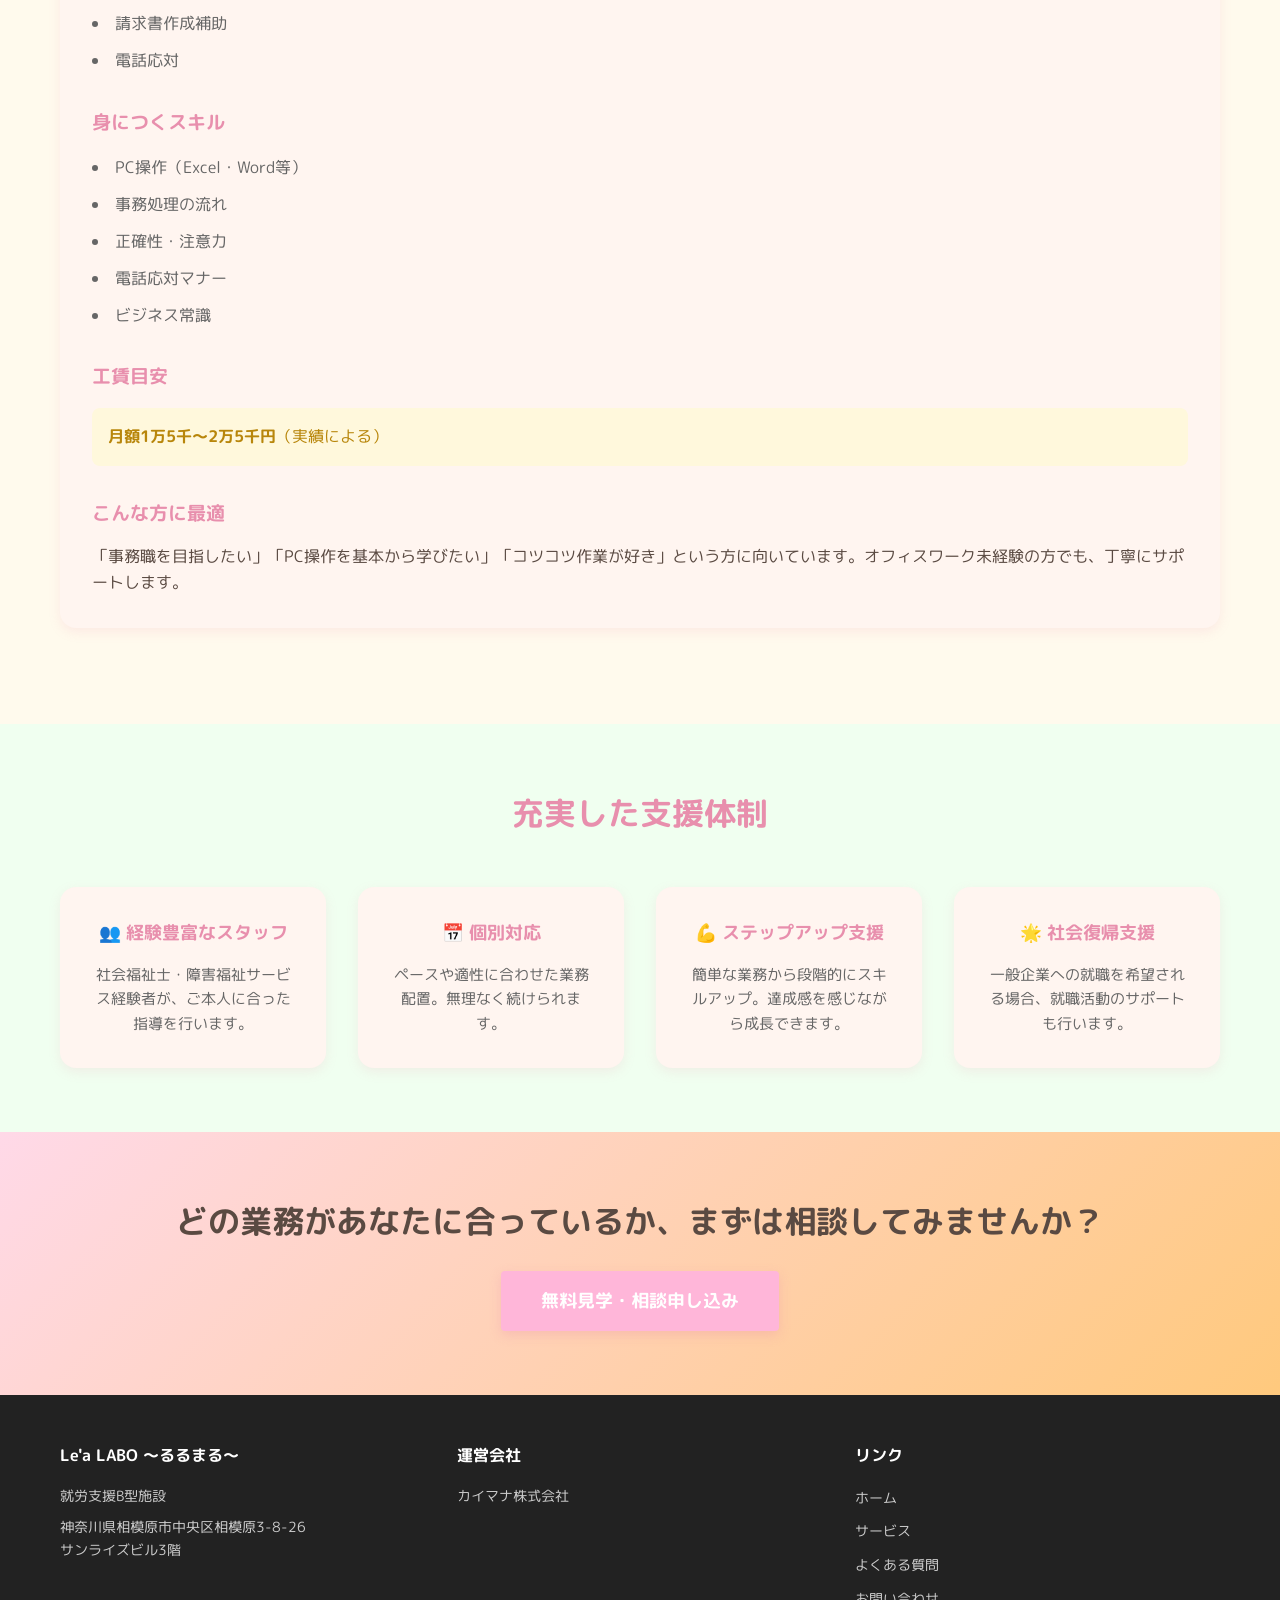
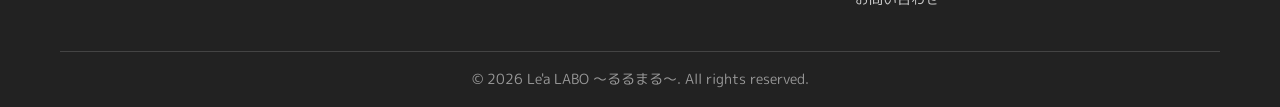
==== commit 5ffa600f: "サービス詳細ページの画像をイラストに変更" ====
--- a/services.html
+++ b/services.html
@@ -47,7 +47,7 @@
                         <p class="service-category">初心者向け・基礎スキル育成</p>
                     </div>
                 </div>
-                <img src="https://images.unsplash.com/photo-1552664730-d307ca884978?w=600&h=300&fit=crop" alt="軽作業の様子">
+                <img src="images/service-detail-1.png" alt="軽作業の様子">
                 <div class="service-detail-content">
                     <h3>どんな業務？</h3>
                     <ul>
@@ -82,7 +82,7 @@
                         <p class="service-category">実践的スキル・営業経験</p>
                     </div>
                 </div>
-                <img src="https://images.unsplash.com/photo-1552664730-d307ca884978?w=600&h=300&fit=crop" alt="ネット販売の様子">
+                <img src="images/service-detail-2.png" alt="ネット販売の様子">
                 <div class="service-detail-content">
                     <h3>どんな業務？</h3>
                     <ul>
@@ -119,7 +119,7 @@
                         <p class="service-category">デジタルスキル・技術習得</p>
                     </div>
                 </div>
-                <img src="https://images.unsplash.com/photo-1552664730-d307ca884978?w=600&h=300&fit=crop" alt="HP作成の様子">
+                <img src="images/service-detail-3.png" alt="HP作成の様子">
                 <div class="service-detail-content">
                     <h3>どんな業務？</h3>
                     <ul>
@@ -156,7 +156,7 @@
                         <p class="service-category">事務スキル・基本操作</p>
                     </div>
                 </div>
-                <img src="https://images.unsplash.com/photo-1552664730-d307ca884978?w=600&h=300&fit=crop" alt="事務作業の様子">
+                <img src="images/service-detail-4.png" alt="事務作業の様子">
                 <div class="service-detail-content">
                     <h3>どんな業務？</h3>
                     <ul>
